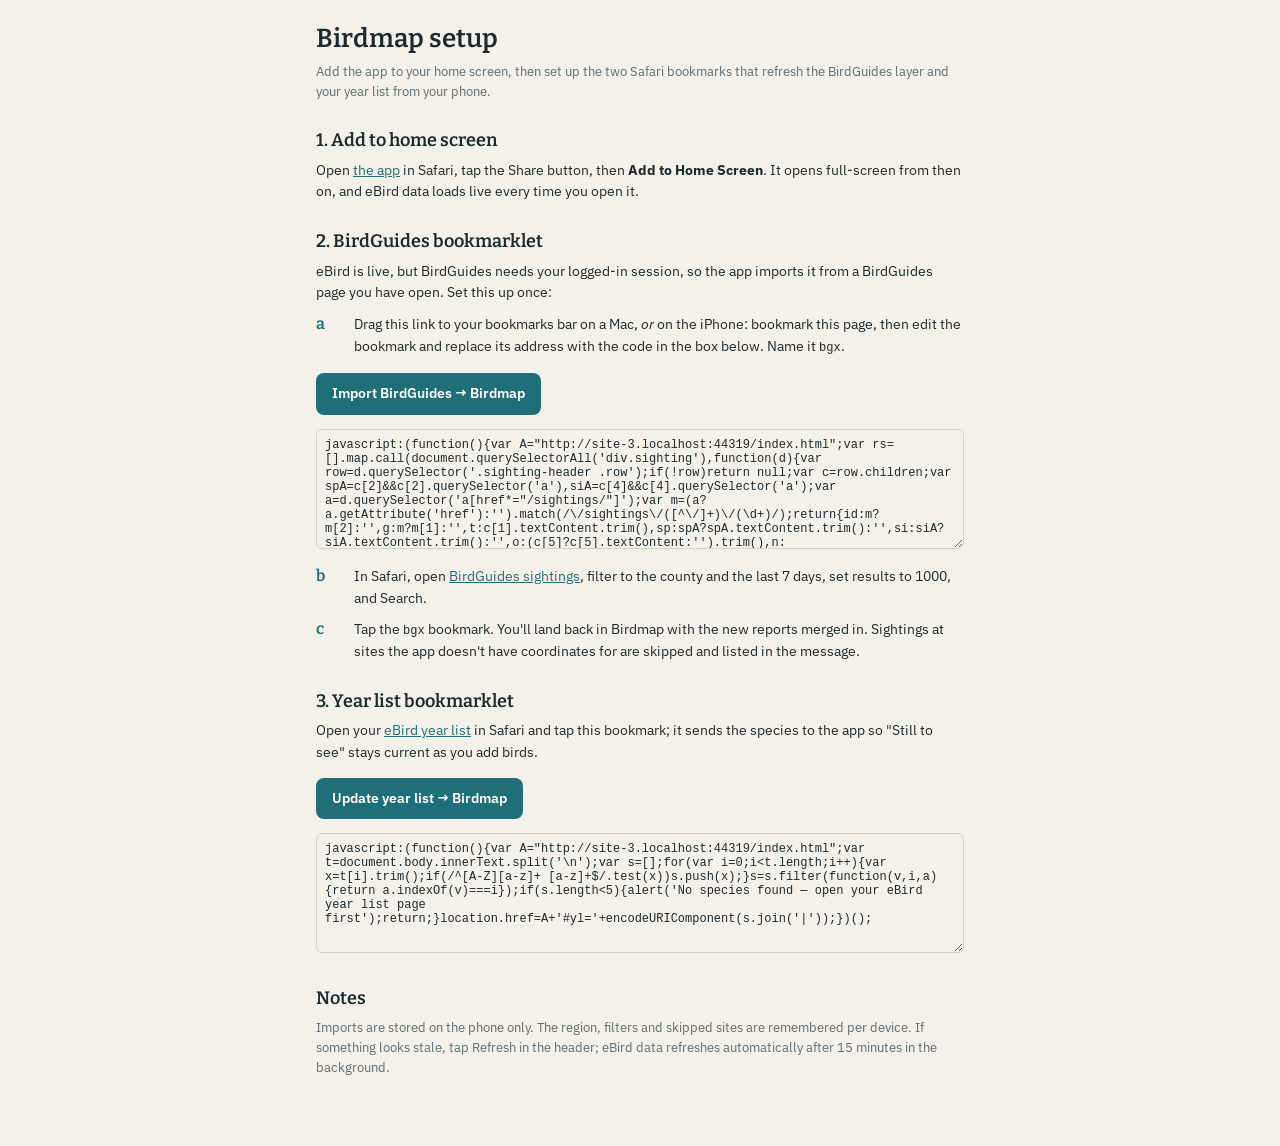
==== help.html @ ced10da1 "Birdmap Birds I want to see Finds Birds I want to see Birdmap App" ====
<!doctype html>
<html lang="en-GB">
<head>
<meta charset="utf-8">
<meta name="viewport" content="width=device-width,initial-scale=1,viewport-fit=cover">
<title>Birdmap — setup</title>
<link rel="stylesheet" href="https://fonts.googleapis.com/css2?family=IBM+Plex+Sans:wght@400;500;600&family=Bitter:wght@500;600&display=swap">
<link rel="stylesheet" href="app.css">
<style>
.wrap{max-width:680px;margin:0 auto;padding:24px max(16px,env(safe-area-inset-left,0px)) 60px;line-height:1.55}
h1{font:600 26px/1.15 var(--font-display);margin:0 0 6px}
h2{font:600 18px/1.2 var(--font-display);margin:28px 0 8px}
p{margin:8px 0}
.bm{display:inline-block;background:var(--accent);color:#fff;padding:10px 16px;border-radius:8px;font-weight:600;text-decoration:none;margin:6px 0}
code,textarea{font:12px var(--font-mono)}
textarea{width:100%;height:120px;border:1px solid var(--line);border-radius:6px;padding:8px;background:var(--bg);color:var(--fg)}
.step{display:grid;grid-template-columns:28px 1fr;gap:6px 10px;margin:10px 0}
.step b{font:600 16px var(--font-display);color:var(--accent)}
.muted{color:var(--muted);font-size:13px}
a{color:var(--accent)}
</style>
</head>
<body>
<div class="wrap">
<h1>Birdmap setup</h1>
<p class="muted">Add the app to your home screen, then set up the two Safari bookmarks that refresh the BirdGuides layer and your year list from your phone.</p>

<h2>1. Add to home screen</h2>
<p>Open <a href="index.html">the app</a> in Safari, tap the Share button, then <b>Add to Home Screen</b>. It opens full-screen from then on, and eBird data loads live every time you open it.</p>

<h2>2. BirdGuides bookmarklet</h2>
<p>eBird is live, but BirdGuides needs your logged-in session, so the app imports it from a BirdGuides page you have open. Set this up once:</p>
<div class="step"><b>a</b><span>Drag this link to your bookmarks bar on a Mac, <i>or</i> on the iPhone: bookmark this page, then edit the bookmark and replace its address with the code in the box below. Name it <code>bgx</code>.</span></div>
<p><a class="bm" id="bmbg" href="#">Import BirdGuides → Birdmap</a></p>
<textarea id="bgcode" readonly></textarea>
<div class="step"><b>b</b><span>In Safari, open <a href="https://www.birdguides.com/sightings/" target="_blank" rel="noopener">BirdGuides sightings</a>, filter to the county and the last 7 days, set results to 1000, and Search.</span></div>
<div class="step"><b>c</b><span>Tap the <code>bgx</code> bookmark. You'll land back in Birdmap with the new reports merged in. Sightings at sites the app doesn't have coordinates for are skipped and listed in the message.</span></div>

<h2>3. Year list bookmarklet</h2>
<p>Open your <a href="https://ebird.org/lifelist/GB?time=year" target="_blank" rel="noopener">eBird year list</a> in Safari and tap this bookmark; it sends the species to the app so "Still to see" stays current as you add birds.</p>
<p><a class="bm" id="bmyl" href="#">Update year list → Birdmap</a></p>
<textarea id="ylcode" readonly></textarea>

<h2>Notes</h2>
<p class="muted">Imports are stored on the phone only. The region, filters and skipped sites are remembered per device. If something looks stale, tap Refresh in the header; eBird data refreshes automatically after 15 minutes in the background.</p>
</div>
<script>
const APP=location.href.replace(/help\.html.*$/,'index.html');
const bg=`javascript:(function(){var A=${JSON.stringify(APP)};var rs=[].map.call(document.querySelectorAll('div.sighting'),function(d){var row=d.querySelector('.sighting-header .row');if(!row)return null;var c=row.children;var spA=c[2]&&c[2].querySelector('a'),siA=c[4]&&c[4].querySelector('a');var a=d.querySelector('a[href*="/sightings/"]');var m=(a?a.getAttribute('href'):'').match(/\\/sightings\\/([^\\/]+)\\/(\\d+)/);return{id:m?m[2]:'',g:m?m[1]:'',t:c[1].textContent.trim(),sp:spA?spA.textContent.trim():'',si:siA?siA.textContent.trim():'',o:(c[5]?c[5].textContent:'').trim(),n:((d.querySelector('.sighting-body .col-lg-9')||{}).textContent||'').replace(/\\s+/g,' ').trim(),f:c[0].textContent.trim()}}).filter(function(r){return r&&r.id});if(!rs.length){alert('No BirdGuides sightings found on this page');return;}location.href=A+'#bg='+encodeURIComponent(JSON.stringify({asOf:new Date().toISOString(),records:rs}));})();`;
const yl=`javascript:(function(){var A=${JSON.stringify(APP)};var t=document.body.innerText.split('\\n');var s=[];for(var i=0;i<t.length;i++){var x=t[i].trim();if(/^[A-Z][a-z]+ [a-z]+$/.test(x))s.push(x);}s=s.filter(function(v,i,a){return a.indexOf(v)===i});if(s.length<5){alert('No species found — open your eBird year list page first');return;}location.href=A+'#yl='+encodeURIComponent(s.join('|'));})();`;
document.getElementById('bmbg').href=bg; document.getElementById('bgcode').value=bg;
document.getElementById('bmyl').href=yl; document.getElementById('ylcode').value=yl;
</script>
</body>
</html>
---- app.css ----
/* Layout: full-height two-pane tool. Map fills the left, species list scrolls on the right, filter bar across the top. Stacks on phones. */
:root{
  --bg:#f3f1ea;        /* shingle */
  --panel:#faf9f5;
  --fg:#1d2a2e;
  --muted:#5e6d72;
  --line:#d7d3c6;
  --sea:#bcd3d9;
  --land:#e9e4d4;
  --accent:#1f6f78;    /* saltmarsh creek */
  --accent-soft:#d6e8ea;
  --mega:#d4232a; --rare:#e8731f; --scarce:#d9a400; --local:#2e8b57; --common:#7a8a92;
  --font-ui:"IBM Plex Sans",system-ui,-apple-system,"Segoe UI",sans-serif;
  --font-mono:"IBM Plex Mono",ui-monospace,SFMono-Regular,Menlo,monospace;
  --font-display:"Bitter",Georgia,serif;
}
@media (prefers-color-scheme: dark){ :root:not([data-theme="light"]){
  --bg:#141b1e; --panel:#1b2428; --fg:#e6e9e6; --muted:#9aa8ac; --line:#2f3b40;
  --sea:#1b3341; --land:#2d342f; --accent:#5fb3bb; --accent-soft:#1f3b40;
  --mega:#ff5a5f; --rare:#ff9340; --scarce:#f2c230; --local:#4fc27a; --common:#8e9ea5; color-scheme:dark } }
:root[data-theme="dark"]{
  --bg:#141b1e; --panel:#1b2428; --fg:#e6e9e6; --muted:#9aa8ac; --line:#2f3b40;
  --sea:#1b3341; --land:#2d342f; --accent:#5fb3bb; --accent-soft:#1f3b40;
  --mega:#ff5a5f; --rare:#ff9340; --scarce:#f2c230; --local:#4fc27a; --common:#8e9ea5; color-scheme:dark }

html,body{height:100%}
body{margin:0;background:var(--bg);color:var(--fg);font:14px/1.45 var(--font-ui);display:flex;flex-direction:column;
  padding-left:max(0px,env(safe-area-inset-left,0px));padding-right:max(0px,env(safe-area-inset-right,0px))}
*{box-sizing:border-box}
[hidden]{display:none!important}
button,input,select{font:inherit;color:inherit}

header{display:flex;flex-wrap:wrap;align-items:center;gap:10px 18px;padding-block:10px;
  padding-left:max(16px,env(safe-area-inset-left,0px));padding-right:max(16px,env(safe-area-inset-right,0px));
  border-bottom:1px solid var(--line);background:var(--panel)}
header h1{font:600 20px/1.1 var(--font-display);margin:0;letter-spacing:-.01em;text-wrap:balance}
header h1 small{display:block;font:400 12px/1.3 var(--font-ui);color:var(--muted);margin-top:3px}
.controls{display:flex;flex-wrap:wrap;gap:8px 14px;align-items:center;margin-left:auto}
.seg{display:inline-flex;border:1px solid var(--line);border-radius:6px;overflow:hidden}
.seg button{background:transparent;border:0;padding:5px 10px;cursor:pointer;color:var(--muted);border-right:1px solid var(--line)}
.seg button:last-child{border-right:0}
.seg button[aria-pressed="true"]{background:var(--accent);color:#fff}
.seg button:focus-visible,.sp:focus-visible,input:focus-visible,.pill:focus-visible{outline:2px solid var(--accent);outline-offset:1px}
.lbl{font-size:11px;letter-spacing:.06em;text-transform:uppercase;color:var(--muted);margin-right:6px}
#q{border:1px solid var(--line);border-radius:6px;padding:5px 9px;background:var(--bg);min-width:170px}
.rarpills{display:inline-flex;gap:5px;flex-wrap:wrap}
.pill{border:1px solid var(--line);border-radius:999px;padding:3px 9px 3px 7px;background:transparent;cursor:pointer;display:inline-flex;align-items:center;gap:6px;font-size:12px;color:var(--muted)}
.pill .dot{width:9px;height:9px;border-radius:50%;background:var(--c)}
.pill[aria-pressed="true"]{color:var(--fg);border-color:var(--c);background:color-mix(in srgb,var(--c) 14%,transparent)}

main{flex:1;display:grid;grid-template-columns:minmax(0,1fr) 400px;min-height:0}
#map{min-height:0;background:var(--sea);position:relative}
#map .leaflet-container{background:var(--sea);font:inherit}
aside{border-left:1px solid var(--line);background:var(--panel);display:flex;flex-direction:column;min-height:0;min-width:0}
.listhead{display:flex;justify-content:space-between;align-items:baseline;padding:8px 14px;border-bottom:1px solid var(--line);font-size:12px;color:var(--muted)}
.listhead b{color:var(--fg);font-weight:600}
#list{overflow:auto;flex:1;padding:4px 0 12px}
.fam{font-size:10.5px;letter-spacing:.08em;text-transform:uppercase;color:var(--muted);padding:12px 14px 4px;position:sticky;top:0;background:var(--panel);z-index:1}
.sp{display:grid;grid-template-columns:12px minmax(0,1fr) auto;gap:0 10px;align-items:center;width:100%;text-align:left;background:transparent;border:0;border-left:3px solid transparent;padding:6px 14px 6px 11px;cursor:pointer}
.sp:hover{background:color-mix(in srgb,var(--accent) 8%,transparent)}
.sp[aria-pressed="true"]{background:var(--accent-soft);border-left-color:var(--accent)}
.sp .dot{width:12px;height:12px;border-radius:50%;background:var(--c);box-shadow:0 0 0 1px color-mix(in srgb,var(--c) 40%,transparent)}
.sp .name{font-weight:500;white-space:nowrap;overflow:hidden;text-overflow:ellipsis}
.sp .name.mega{font-weight:600}
.sp .meta{font:11.5px var(--font-mono);color:var(--muted);font-variant-numeric:tabular-nums;white-space:nowrap}
.sp .meta i{font-style:normal;color:var(--fg)}
.sp .tick{font:500 10px var(--font-mono);color:var(--accent);border:1px solid var(--accent);border-radius:3px;padding:0 4px;margin-left:6px;vertical-align:1px}
.sp .last{grid-column:2/4;font-size:11.5px;color:var(--muted)}
.empty{padding:24px 14px;color:var(--muted)}

.viewbar{padding:8px 14px 0;display:flex}
.viewbar .seg{width:100%} .viewbar .seg button{flex:1;text-align:center}
.linkbtn{border:0;background:transparent;color:var(--accent);cursor:pointer;padding:0;font-size:12px;text-decoration:underline}
#sites{overflow:auto;flex:1;padding:6px 0 12px}
.area{display:grid;grid-template-columns:26px minmax(0,1fr) auto;gap:2px 8px;align-items:start;width:100%;text-align:left;background:transparent;border:0;border-left:3px solid transparent;padding:9px 14px 9px 11px;cursor:pointer;color:inherit}
.area:hover{background:color-mix(in srgb,var(--accent) 8%,transparent)}
.area[aria-pressed="true"]{background:var(--accent-soft);border-left-color:var(--accent)}
.area .rank{font:600 15px/1.2 var(--font-display);color:var(--accent);font-variant-numeric:tabular-nums}
.area .aname{font-weight:600}
.area .score{font:12px var(--font-mono);color:var(--muted);white-space:nowrap;text-align:right;font-variant-numeric:tabular-nums}
.area .score b{color:var(--fg);font-size:15px}
.area .chips{grid-column:2/4;display:flex;flex-wrap:wrap;gap:3px 6px;font-size:11.5px;color:var(--muted);line-height:1.5}
.area .chips span{white-space:nowrap} .area .chips .sw{display:inline-block;width:7px;height:7px;border-radius:50%;margin-right:3px;vertical-align:1px}
.area .chips .fresh{color:var(--fg)}
.area .skip{grid-column:2/4;font-size:11px;color:var(--muted)} .area .skip u{cursor:pointer;color:var(--accent);text-decoration:underline}
.area.skipped{opacity:.5} .area.skipped .rank{color:var(--muted)}
.rec .sp-name{font-weight:500}
#detail{border-top:1px solid var(--line);max-height:45%;display:flex;flex-direction:column;min-height:0}
#detail[hidden]{display:none}
.dhead{display:flex;align-items:center;gap:10px;padding:9px 14px;border-bottom:1px solid var(--line)}
.dhead .dot{width:12px;height:12px;border-radius:50%;background:var(--c)}
.dhead h2{font:600 15px/1.2 var(--font-display);margin:0;flex:1;min-width:0}
.dhead .grade{font-size:11px;letter-spacing:.06em;text-transform:uppercase;color:var(--c)}
.dhead button{border:1px solid var(--line);background:transparent;border-radius:6px;padding:3px 8px;cursor:pointer;color:var(--muted)}
#recs{overflow:auto;padding:4px 0 10px}
.rec{display:grid;grid-template-columns:auto minmax(0,1fr);gap:2px 10px;padding:7px 14px;border-bottom:1px solid color-mix(in srgb,var(--line) 60%,transparent);font-size:12.5px}
.rec:last-child{border-bottom:0}
.rec .when{font:12px var(--font-mono);font-variant-numeric:tabular-nums;color:var(--fg);white-space:nowrap}
.rec .src{font-size:10px;letter-spacing:.06em;text-transform:uppercase;color:var(--muted);padding-top:2px}
.rec .site{font-weight:500}
.rec .site a{color:inherit;text-decoration:none;border-bottom:1px dotted var(--muted)}
.rec .note{color:var(--muted);grid-column:2}
.rec .flag{display:inline-block;font-size:10px;letter-spacing:.05em;text-transform:uppercase;border:1px solid currentColor;border-radius:4px;padding:0 5px;margin-left:6px;color:var(--rare)}

/* markers */
.mk{display:flex;align-items:center;justify-content:center;border-radius:50%;background:var(--c);color:#fff;font:600 11px/1 var(--font-mono);
  border:2px solid rgba(255,255,255,.9);box-shadow:0 1px 4px rgba(0,0,0,.35)}
.leaflet-popup-content-wrapper{background:var(--panel);color:var(--fg);border-radius:8px;box-shadow:0 4px 18px rgba(0,0,0,.25);font:13px/1.4 var(--font-ui)}
.leaflet-popup-tip{background:var(--panel)}
.leaflet-popup-content{margin:10px 12px;max-height:260px;overflow:auto}
.pp h3{margin:0 0 6px;font:600 14px var(--font-display)}
.pp .row{padding:4px 0;border-top:1px solid var(--line)}
.pp .row:first-of-type{border-top:0}
.pp .when{font:11.5px var(--font-mono);color:var(--muted)}
.pp .sp{display:inline;padding:0;border:0;cursor:default}
.pp b{font-weight:600}
.pp .sw{display:inline-block;width:8px;height:8px;border-radius:50%;margin-right:5px;vertical-align:middle}
.leaflet-control-attribution{background:color-mix(in srgb,var(--panel) 80%,transparent)!important;color:var(--muted)!important;font-size:10px}
.leaflet-control-attribution a{color:var(--accent)!important}
.leaflet-bar a{background:var(--panel)!important;color:var(--fg)!important;border-bottom-color:var(--line)!important}
.mapnote{position:absolute;left:10px;bottom:24px;z-index:500;font-size:11px;color:var(--muted);background:color-mix(in srgb,var(--panel) 85%,transparent);padding:3px 7px;border-radius:4px}
.selchip{position:absolute;top:10px;right:10px;z-index:600;display:flex;align-items:center;gap:8px;background:var(--panel);border:1px solid var(--line);border-radius:999px;padding:5px 6px 5px 10px;box-shadow:0 2px 8px rgba(0,0,0,.2);font-weight:500;max-width:calc(100% - 70px)}
.selchip[hidden]{display:none}
.selchip .dot{width:10px;height:10px;border-radius:50%;background:var(--c);flex:none}
.selchip #chipname{white-space:nowrap;overflow:hidden;text-overflow:ellipsis}
.selchip button{border:1px solid var(--line);background:transparent;border-radius:999px;padding:2px 8px;cursor:pointer;color:var(--muted);flex:none}
@media (min-width:821px) and (min-height:521px){ .selchip{display:none!important} }
.sitelabel{font:500 10.5px var(--font-ui);color:var(--fg);text-shadow:0 0 3px var(--bg),0 0 3px var(--bg),0 0 3px var(--bg);white-space:nowrap}

.filtbtn,.panetabs{display:none}
@media (max-width:820px), (max-height:520px){
  header{gap:6px 12px;padding-block:7px}
  header h1{font-size:17px}
  header h1 small{display:none}
  .filtbtn{display:inline-block;margin-left:auto;border:1px solid var(--line);background:transparent;border-radius:6px;padding:5px 10px;cursor:pointer;color:var(--muted)}
  .filtbtn[aria-expanded="true"]{background:var(--accent);color:#fff;border-color:var(--accent)}
  .controls{display:none;flex-basis:100%;margin-left:0}
  .viewbar{display:none}
  header.open .controls{display:flex}
  .panetabs{display:grid;grid-template-columns:1fr 1fr 1fr;border-bottom:1px solid var(--line);background:var(--panel)}
  .panetabs button{background:transparent;border:0;padding:9px;font-weight:500;color:var(--muted);cursor:pointer;border-bottom:2px solid transparent}
  .panetabs button[aria-pressed="true"]{color:var(--accent);border-bottom-color:var(--accent)}
  .panetabs #tabcount{color:var(--muted);font-weight:400}
  main{grid-template-columns:1fr;grid-template-rows:minmax(0,1fr)}
  body[data-pane="list"] #map{display:none}
  body[data-pane="map"] aside{display:none}
  aside{border-left:0}
  #detail{max-height:55%}
  .dhead button{white-space:nowrap}
  #sites .area .chips{display:flex}
}
@media (prefers-reduced-motion:no-preference){ .sp,.pill,.seg button{transition:background .12s} }


/* app additions */
.regsel{border:1px solid var(--line);border-radius:6px;padding:4px 8px;background:var(--bg);font-weight:500;max-width:60vw}
.status{font-size:11.5px;color:var(--muted);display:flex;gap:10px;align-items:center;flex-wrap:wrap}
.status .dotlive{width:8px;height:8px;border-radius:50%;background:var(--local);display:inline-block}
.status .dotlive.busy{background:var(--scarce);animation:pulse 1s infinite}
.status .dotlive.err{background:var(--mega)}
@keyframes pulse{50%{opacity:.3}}
.status button{border:1px solid var(--line);background:transparent;border-radius:6px;padding:2px 8px;cursor:pointer;color:var(--muted);font-size:11.5px}
.toast{position:fixed;left:50%;bottom:max(18px,env(safe-area-inset-bottom,0px));transform:translateX(-50%);background:var(--fg);color:var(--bg);padding:8px 14px;border-radius:8px;font-size:13px;z-index:2000;box-shadow:0 4px 16px rgba(0,0,0,.3);max-width:90vw}
.toast[hidden]{display:none}
.prog{font-size:11.5px;color:var(--muted);padding:6px 14px;border-bottom:1px solid var(--line)}
.prog[hidden]{display:none}
.sp .meta .live{color:var(--accent)}
@media (max-width:820px), (max-height:520px){ .regsel{font-size:13px;padding:4px 6px} header h1{display:none} }
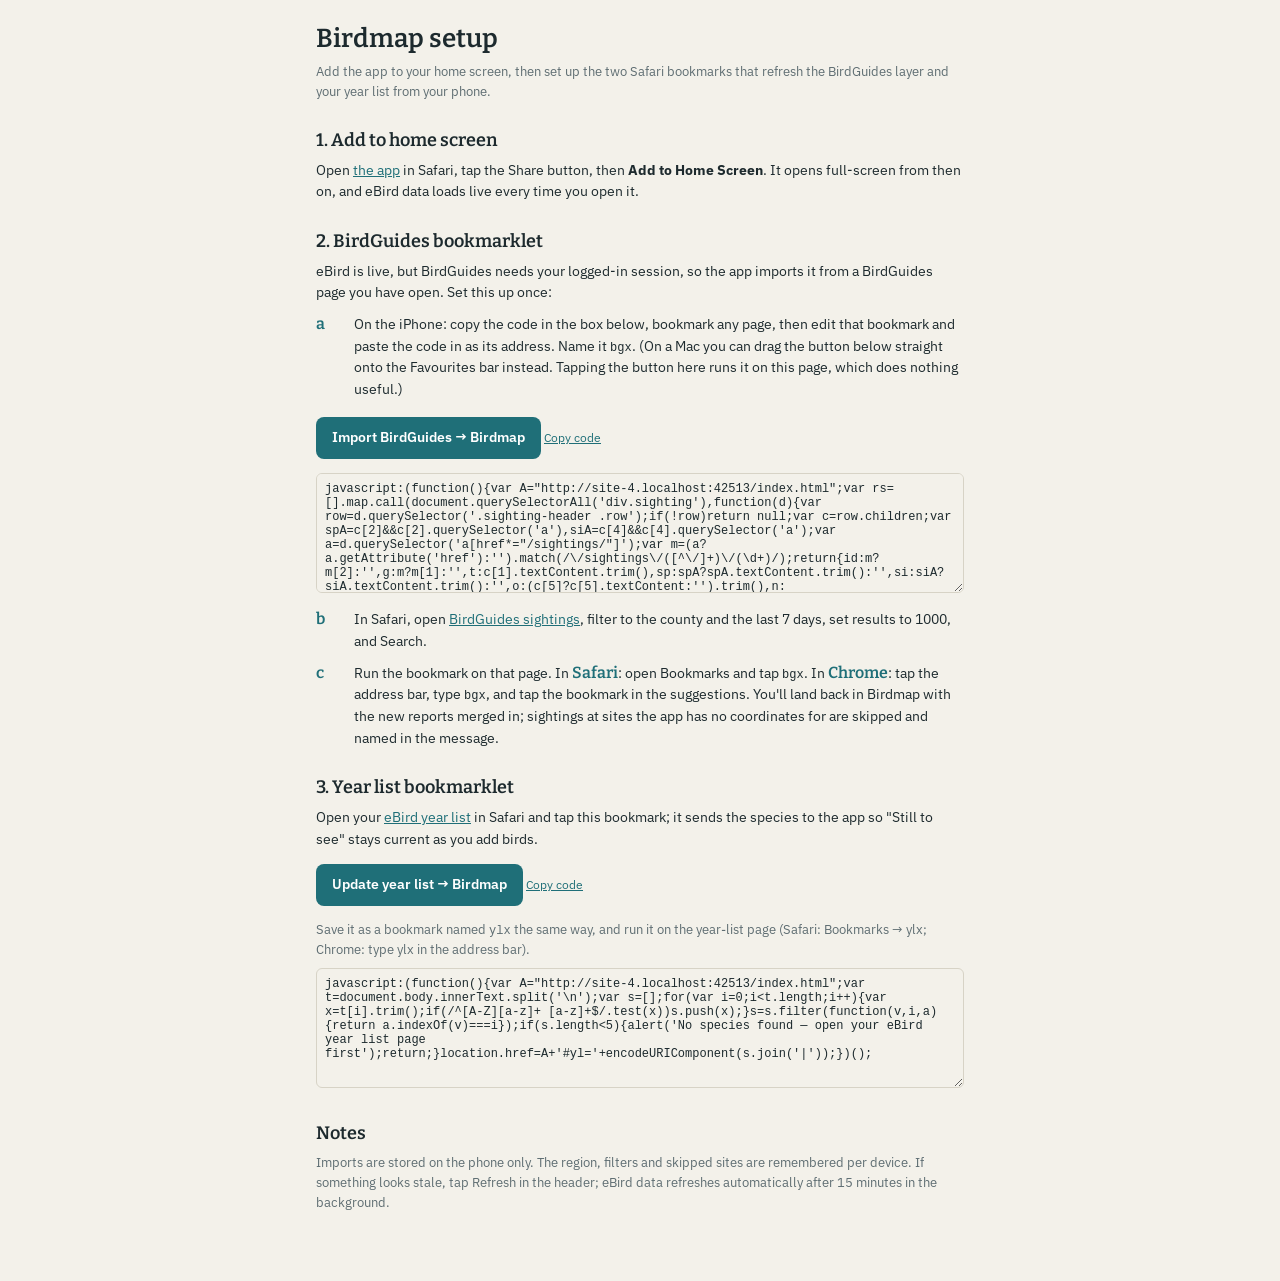
==== commit 8c457669: "V4 - OpenStreetMap’s tiles New tiles" ====
--- a/help.html
+++ b/help.html
@@ -30,15 +30,16 @@
 
 <h2>2. BirdGuides bookmarklet</h2>
 <p>eBird is live, but BirdGuides needs your logged-in session, so the app imports it from a BirdGuides page you have open. Set this up once:</p>
-<div class="step"><b>a</b><span>Drag this link to your bookmarks bar on a Mac, <i>or</i> on the iPhone: bookmark this page, then edit the bookmark and replace its address with the code in the box below. Name it <code>bgx</code>.</span></div>
-<p><a class="bm" id="bmbg" href="#">Import BirdGuides → Birdmap</a></p>
+<div class="step"><b>a</b><span>On the iPhone: copy the code in the box below, bookmark any page, then edit that bookmark and paste the code in as its address. Name it <code>bgx</code>. (On a Mac you can drag the button below straight onto the Favourites bar instead. Tapping the button here runs it on this page, which does nothing useful.)</span></div>
+<p><a class="bm" id="bmbg" href="#">Import BirdGuides → Birdmap</a> <button type="button" class="linkbtn" data-copy="bgcode">Copy code</button></p>
 <textarea id="bgcode" readonly></textarea>
 <div class="step"><b>b</b><span>In Safari, open <a href="https://www.birdguides.com/sightings/" target="_blank" rel="noopener">BirdGuides sightings</a>, filter to the county and the last 7 days, set results to 1000, and Search.</span></div>
-<div class="step"><b>c</b><span>Tap the <code>bgx</code> bookmark. You'll land back in Birdmap with the new reports merged in. Sightings at sites the app doesn't have coordinates for are skipped and listed in the message.</span></div>
+<div class="step"><b>c</b><span>Run the bookmark on that page. In <b>Safari</b>: open Bookmarks and tap <code>bgx</code>. In <b>Chrome</b>: tap the address bar, type <code>bgx</code>, and tap the bookmark in the suggestions. You'll land back in Birdmap with the new reports merged in; sightings at sites the app has no coordinates for are skipped and named in the message.</span></div>
 
 <h2>3. Year list bookmarklet</h2>
 <p>Open your <a href="https://ebird.org/lifelist/GB?time=year" target="_blank" rel="noopener">eBird year list</a> in Safari and tap this bookmark; it sends the species to the app so "Still to see" stays current as you add birds.</p>
-<p><a class="bm" id="bmyl" href="#">Update year list → Birdmap</a></p>
+<p><a class="bm" id="bmyl" href="#">Update year list → Birdmap</a> <button type="button" class="linkbtn" data-copy="ylcode">Copy code</button></p>
+<p class="muted">Save it as a bookmark named <code>ylx</code> the same way, and run it on the year-list page (Safari: Bookmarks → ylx; Chrome: type ylx in the address bar).</p>
 <textarea id="ylcode" readonly></textarea>
 
 <h2>Notes</h2>
@@ -50,6 +51,7 @@
 const yl=`javascript:(function(){var A=${JSON.stringify(APP)};var t=document.body.innerText.split('\\n');var s=[];for(var i=0;i<t.length;i++){var x=t[i].trim();if(/^[A-Z][a-z]+ [a-z]+$/.test(x))s.push(x);}s=s.filter(function(v,i,a){return a.indexOf(v)===i});if(s.length<5){alert('No species found — open your eBird year list page first');return;}location.href=A+'#yl='+encodeURIComponent(s.join('|'));})();`;
 document.getElementById('bmbg').href=bg; document.getElementById('bgcode').value=bg;
 document.getElementById('bmyl').href=yl; document.getElementById('ylcode').value=yl;
+document.querySelectorAll('[data-copy]').forEach(b=>b.addEventListener('click',async()=>{ const ta=document.getElementById(b.dataset.copy); try{ await navigator.clipboard.writeText(ta.value); b.textContent='Copied'; }catch(e){ ta.focus(); ta.select(); b.textContent='Select all & copy'; } }));
 </script>
 </body>
 </html>
--- a/app.css
+++ b/app.css
@@ -166,3 +166,5 @@
 .prog[hidden]{display:none}
 .sp .meta .live{color:var(--accent)}
 @media (max-width:820px), (max-height:520px){ .regsel{font-size:13px;padding:4px 6px} header h1{display:none} }
+.stale{background:color-mix(in srgb,var(--scarce) 22%,var(--panel));color:var(--fg);font-size:12.5px;padding:7px max(16px,env(safe-area-inset-left,0px));border-bottom:1px solid color-mix(in srgb,var(--scarce) 50%,var(--line))}
+.stale a{color:var(--accent)} .stale[hidden]{display:none}
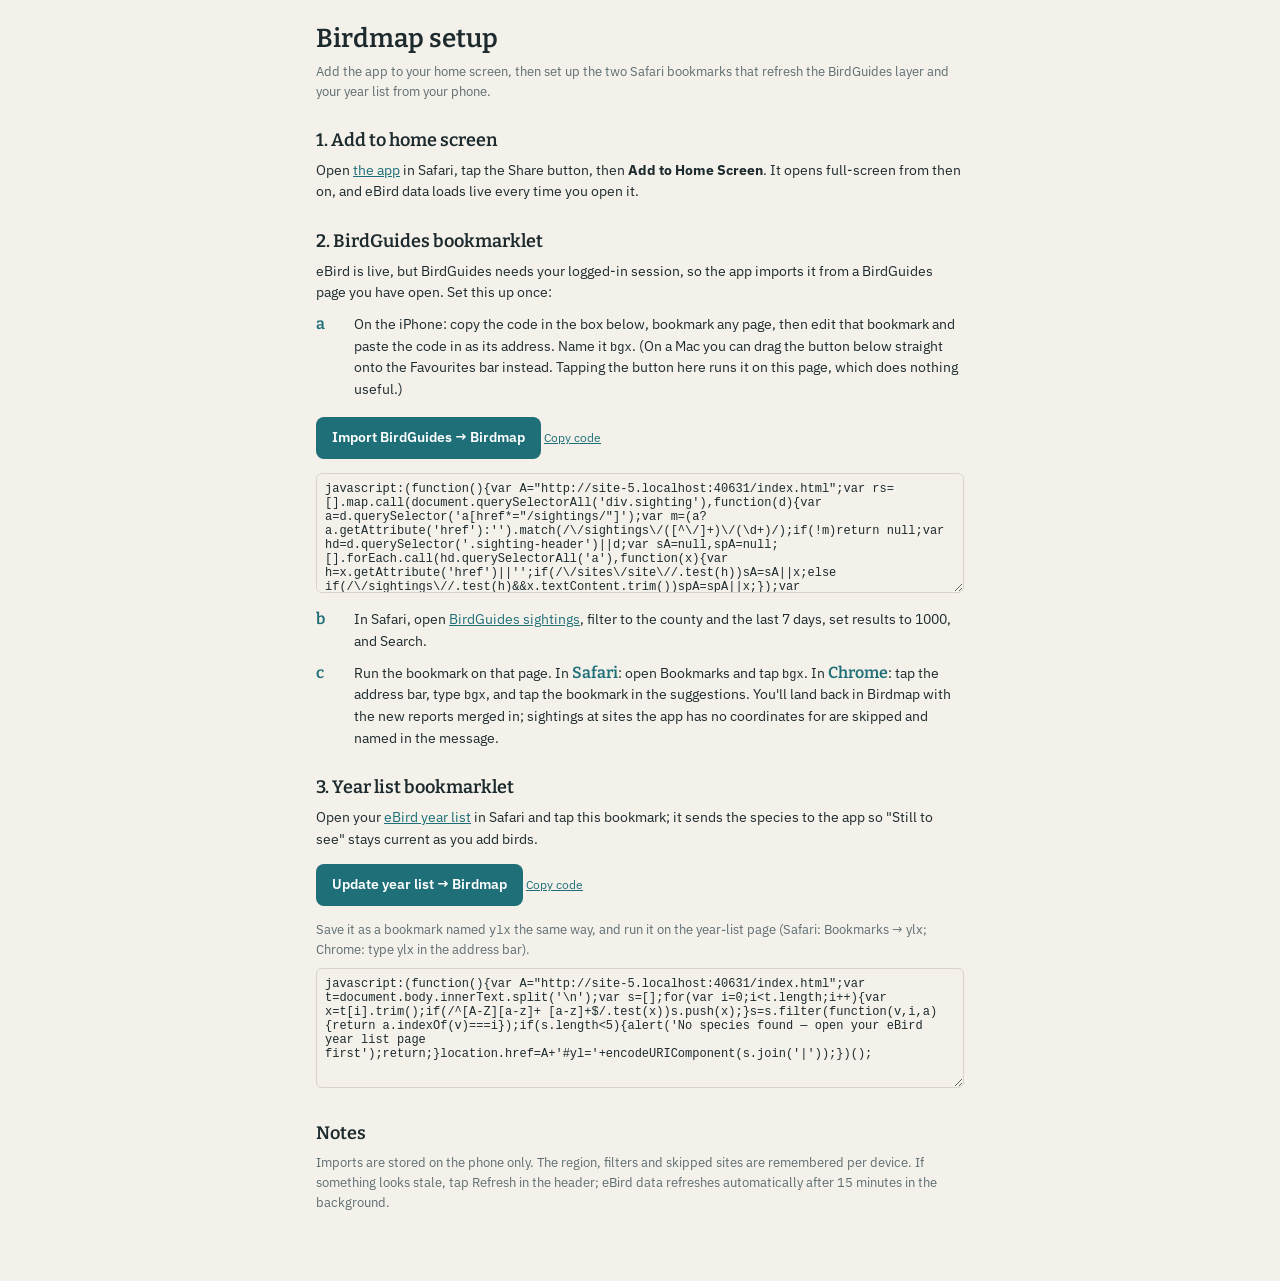
==== commit 9686ca3f: "V5 - Birdguides fix for mobile" ====
--- a/help.html
+++ b/help.html
@@ -47,7 +47,7 @@
 </div>
 <script>
 const APP=location.href.replace(/help\.html.*$/,'index.html');
-const bg=`javascript:(function(){var A=${JSON.stringify(APP)};var rs=[].map.call(document.querySelectorAll('div.sighting'),function(d){var row=d.querySelector('.sighting-header .row');if(!row)return null;var c=row.children;var spA=c[2]&&c[2].querySelector('a'),siA=c[4]&&c[4].querySelector('a');var a=d.querySelector('a[href*="/sightings/"]');var m=(a?a.getAttribute('href'):'').match(/\\/sightings\\/([^\\/]+)\\/(\\d+)/);return{id:m?m[2]:'',g:m?m[1]:'',t:c[1].textContent.trim(),sp:spA?spA.textContent.trim():'',si:siA?siA.textContent.trim():'',o:(c[5]?c[5].textContent:'').trim(),n:((d.querySelector('.sighting-body .col-lg-9')||{}).textContent||'').replace(/\\s+/g,' ').trim(),f:c[0].textContent.trim()}}).filter(function(r){return r&&r.id});if(!rs.length){alert('No BirdGuides sightings found on this page');return;}location.href=A+'#bg='+encodeURIComponent(JSON.stringify({asOf:new Date().toISOString(),records:rs}));})();`;
+const bg=`javascript:(function(){var A=${JSON.stringify(APP)};var rs=[].map.call(document.querySelectorAll('div.sighting'),function(d){var a=d.querySelector('a[href*="/sightings/"]');var m=(a?a.getAttribute('href'):'').match(/\\/sightings\\/([^\\/]+)\\/(\\d+)/);if(!m)return null;var hd=d.querySelector('.sighting-header')||d;var sA=null,spA=null;[].forEach.call(hd.querySelectorAll('a'),function(x){var h=x.getAttribute('href')||'';if(/\\/sites\\/site\\//.test(h))sA=sA||x;else if(/\\/sightings\\//.test(h)&&x.textContent.trim())spA=spA||x;});var txt=hd.textContent.replace(/\\s+/g,' ');var tm=txt.match(/(\\d\\d:\\d\\d)\\s*(\\d\\d\\/\\d\\d)/);var rest=txt.replace(tm?tm[0]:'','');var ob=rest.match(/(\\d\\d:\\d\\d)(?!\\s*\\d\\d\\/)/);var fl=(txt.match(/Mega|Negative News|Unconfirmed|Correction|Reported/)||[''])[0];var bd=d.querySelector('.sighting-body');var nt=bd?bd.textContent.replace(/View Sighting/g,'').replace(/\\s+/g,' ').trim():'';return{id:m[2],g:m[1],t:tm?tm[1]+' '+tm[2]:'',sp:spA?spA.textContent.trim():'',si:sA?sA.textContent.trim():'',o:ob?ob[1]:'',n:nt,f:fl}}).filter(function(r){return r&&r.id&&r.t});if(!rs.length){alert('No BirdGuides sightings found on this page');return;}location.href=A+'#bg='+encodeURIComponent(JSON.stringify({asOf:new Date().toISOString(),records:rs}));})();`;
 const yl=`javascript:(function(){var A=${JSON.stringify(APP)};var t=document.body.innerText.split('\\n');var s=[];for(var i=0;i<t.length;i++){var x=t[i].trim();if(/^[A-Z][a-z]+ [a-z]+$/.test(x))s.push(x);}s=s.filter(function(v,i,a){return a.indexOf(v)===i});if(s.length<5){alert('No species found — open your eBird year list page first');return;}location.href=A+'#yl='+encodeURIComponent(s.join('|'));})();`;
 document.getElementById('bmbg').href=bg; document.getElementById('bgcode').value=bg;
 document.getElementById('bmyl').href=yl; document.getElementById('ylcode').value=yl;
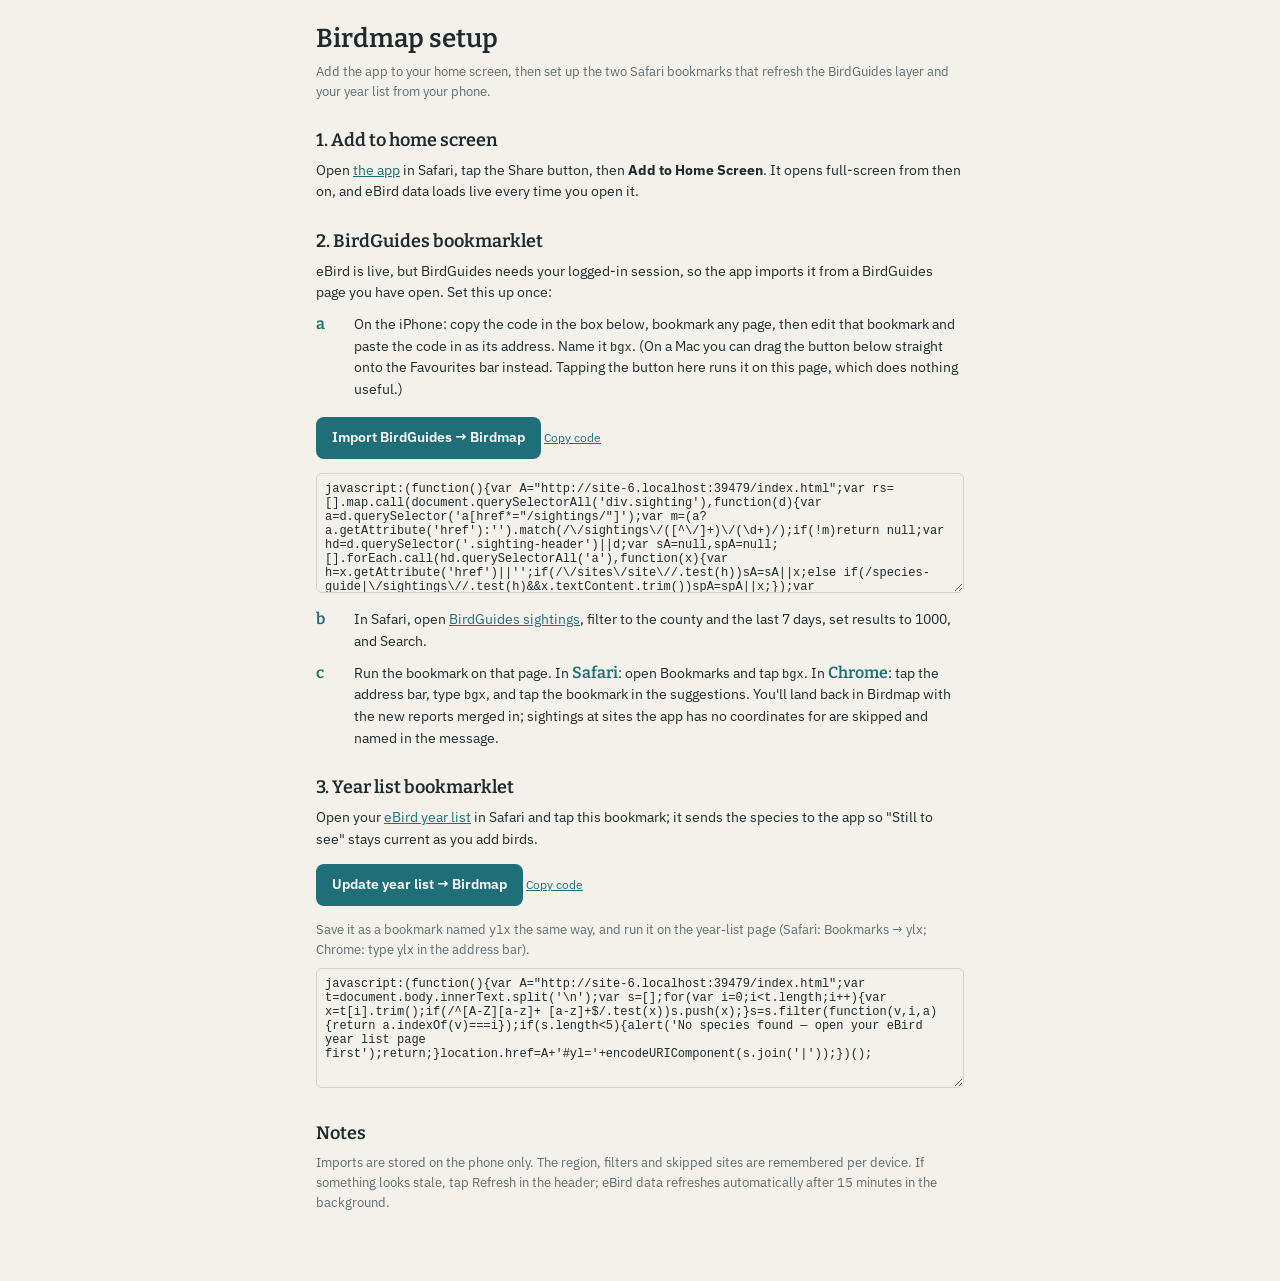
==== commit a3ab0abf: "v6 Norfolk bug" ====
--- a/help.html
+++ b/help.html
@@ -47,7 +47,7 @@
 </div>
 <script>
 const APP=location.href.replace(/help\.html.*$/,'index.html');
-const bg=`javascript:(function(){var A=${JSON.stringify(APP)};var rs=[].map.call(document.querySelectorAll('div.sighting'),function(d){var a=d.querySelector('a[href*="/sightings/"]');var m=(a?a.getAttribute('href'):'').match(/\\/sightings\\/([^\\/]+)\\/(\\d+)/);if(!m)return null;var hd=d.querySelector('.sighting-header')||d;var sA=null,spA=null;[].forEach.call(hd.querySelectorAll('a'),function(x){var h=x.getAttribute('href')||'';if(/\\/sites\\/site\\//.test(h))sA=sA||x;else if(/\\/sightings\\//.test(h)&&x.textContent.trim())spA=spA||x;});var txt=hd.textContent.replace(/\\s+/g,' ');var tm=txt.match(/(\\d\\d:\\d\\d)\\s*(\\d\\d\\/\\d\\d)/);var rest=txt.replace(tm?tm[0]:'','');var ob=rest.match(/(\\d\\d:\\d\\d)(?!\\s*\\d\\d\\/)/);var fl=(txt.match(/Mega|Negative News|Unconfirmed|Correction|Reported/)||[''])[0];var bd=d.querySelector('.sighting-body');var nt=bd?bd.textContent.replace(/View Sighting/g,'').replace(/\\s+/g,' ').trim():'';return{id:m[2],g:m[1],t:tm?tm[1]+' '+tm[2]:'',sp:spA?spA.textContent.trim():'',si:sA?sA.textContent.trim():'',o:ob?ob[1]:'',n:nt,f:fl}}).filter(function(r){return r&&r.id&&r.t});if(!rs.length){alert('No BirdGuides sightings found on this page');return;}location.href=A+'#bg='+encodeURIComponent(JSON.stringify({asOf:new Date().toISOString(),records:rs}));})();`;
+const bg=`javascript:(function(){var A=${JSON.stringify(APP)};var rs=[].map.call(document.querySelectorAll('div.sighting'),function(d){var a=d.querySelector('a[href*="/sightings/"]');var m=(a?a.getAttribute('href'):'').match(/\\/sightings\\/([^\\/]+)\\/(\\d+)/);if(!m)return null;var hd=d.querySelector('.sighting-header')||d;var sA=null,spA=null;[].forEach.call(hd.querySelectorAll('a'),function(x){var h=x.getAttribute('href')||'';if(/\\/sites\\/site\\//.test(h))sA=sA||x;else if(/species-guide|\\/sightings\\//.test(h)&&x.textContent.trim())spA=spA||x;});var txt=hd.textContent.replace(/\\s+/g,' ');var tm=txt.match(/(\\d\\d:\\d\\d)\\s*(\\d\\d\\/\\d\\d)/);var rest=txt.replace(tm?tm[0]:'','');var ob=rest.match(/(\\d\\d:\\d\\d)(?!\\s*\\d\\d\\/)/);var fl=(txt.match(/Mega|Negative News|Unconfirmed|Correction|Reported/)||[''])[0];var bd=d.querySelector('.sighting-body');var nt=bd?bd.textContent.replace(/View Sighting/g,'').replace(/\\s+/g,' ').trim():'';return{id:m[2],g:m[1],t:tm?tm[1]+' '+tm[2]:'',sp:spA?spA.textContent.trim():'',si:sA?sA.textContent.trim():'',o:ob?ob[1]:'',n:nt,f:fl}}).filter(function(r){return r&&r.id&&r.t});if(!rs.length){alert('No BirdGuides sightings found on this page');return;}location.href=A+'#bg='+encodeURIComponent(JSON.stringify({asOf:new Date().toISOString(),records:rs}));})();`;
 const yl=`javascript:(function(){var A=${JSON.stringify(APP)};var t=document.body.innerText.split('\\n');var s=[];for(var i=0;i<t.length;i++){var x=t[i].trim();if(/^[A-Z][a-z]+ [a-z]+$/.test(x))s.push(x);}s=s.filter(function(v,i,a){return a.indexOf(v)===i});if(s.length<5){alert('No species found — open your eBird year list page first');return;}location.href=A+'#yl='+encodeURIComponent(s.join('|'));})();`;
 document.getElementById('bmbg').href=bg; document.getElementById('bgcode').value=bg;
 document.getElementById('bmyl').href=yl; document.getElementById('ylcode').value=yl;
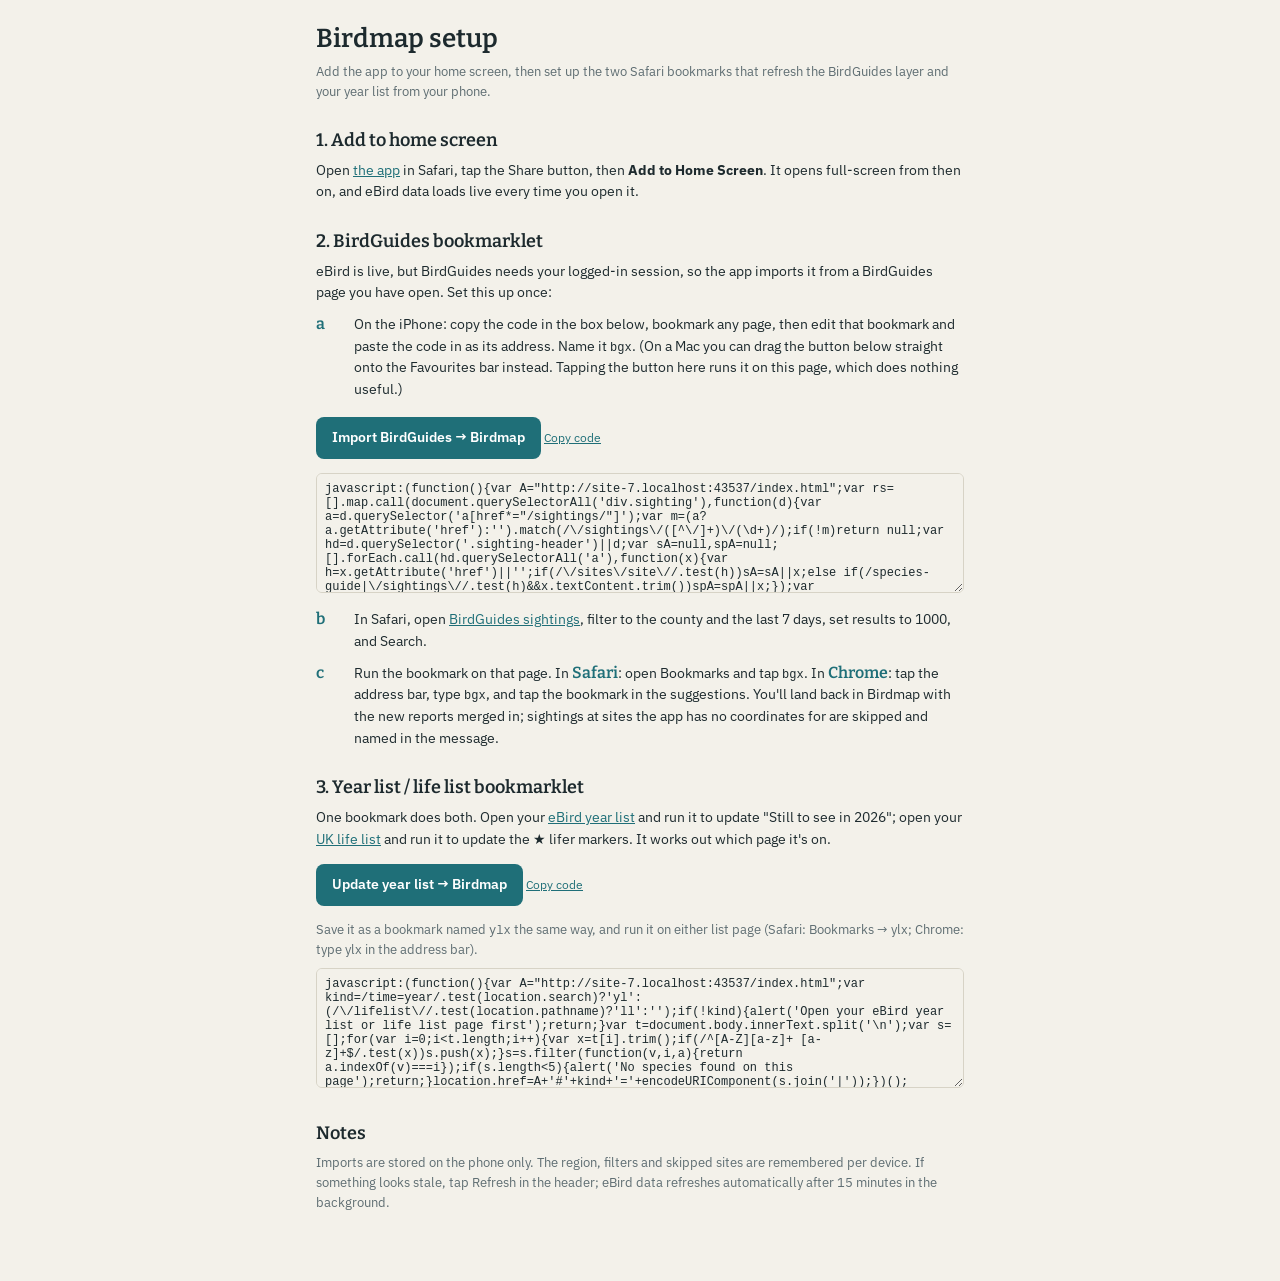
==== commit 94f1c0d0: "V8 - Lifer enhancement Last one for now please" ====
--- a/help.html
+++ b/help.html
@@ -36,10 +36,10 @@
 <div class="step"><b>b</b><span>In Safari, open <a href="https://www.birdguides.com/sightings/" target="_blank" rel="noopener">BirdGuides sightings</a>, filter to the county and the last 7 days, set results to 1000, and Search.</span></div>
 <div class="step"><b>c</b><span>Run the bookmark on that page. In <b>Safari</b>: open Bookmarks and tap <code>bgx</code>. In <b>Chrome</b>: tap the address bar, type <code>bgx</code>, and tap the bookmark in the suggestions. You'll land back in Birdmap with the new reports merged in; sightings at sites the app has no coordinates for are skipped and named in the message.</span></div>
 
-<h2>3. Year list bookmarklet</h2>
-<p>Open your <a href="https://ebird.org/lifelist/GB?time=year" target="_blank" rel="noopener">eBird year list</a> in Safari and tap this bookmark; it sends the species to the app so "Still to see" stays current as you add birds.</p>
+<h2>3. Year list / life list bookmarklet</h2>
+<p>One bookmark does both. Open your <a href="https://ebird.org/lifelist/GB?time=year" target="_blank" rel="noopener">eBird year list</a> and run it to update "Still to see in 2026"; open your <a href="https://ebird.org/lifelist/GB" target="_blank" rel="noopener">UK life list</a> and run it to update the ★ lifer markers. It works out which page it's on.</p>
 <p><a class="bm" id="bmyl" href="#">Update year list → Birdmap</a> <button type="button" class="linkbtn" data-copy="ylcode">Copy code</button></p>
-<p class="muted">Save it as a bookmark named <code>ylx</code> the same way, and run it on the year-list page (Safari: Bookmarks → ylx; Chrome: type ylx in the address bar).</p>
+<p class="muted">Save it as a bookmark named <code>ylx</code> the same way, and run it on either list page (Safari: Bookmarks → ylx; Chrome: type ylx in the address bar).</p>
 <textarea id="ylcode" readonly></textarea>
 
 <h2>Notes</h2>
@@ -48,7 +48,7 @@
 <script>
 const APP=location.href.replace(/help\.html.*$/,'index.html');
 const bg=`javascript:(function(){var A=${JSON.stringify(APP)};var rs=[].map.call(document.querySelectorAll('div.sighting'),function(d){var a=d.querySelector('a[href*="/sightings/"]');var m=(a?a.getAttribute('href'):'').match(/\\/sightings\\/([^\\/]+)\\/(\\d+)/);if(!m)return null;var hd=d.querySelector('.sighting-header')||d;var sA=null,spA=null;[].forEach.call(hd.querySelectorAll('a'),function(x){var h=x.getAttribute('href')||'';if(/\\/sites\\/site\\//.test(h))sA=sA||x;else if(/species-guide|\\/sightings\\//.test(h)&&x.textContent.trim())spA=spA||x;});var txt=hd.textContent.replace(/\\s+/g,' ');var tm=txt.match(/(\\d\\d:\\d\\d)\\s*(\\d\\d\\/\\d\\d)/);var rest=txt.replace(tm?tm[0]:'','');var ob=rest.match(/(\\d\\d:\\d\\d)(?!\\s*\\d\\d\\/)/);var fl=(txt.match(/Mega|Negative News|Unconfirmed|Correction|Reported/)||[''])[0];var bd=d.querySelector('.sighting-body');var nt=bd?bd.textContent.replace(/View Sighting/g,'').replace(/\\s+/g,' ').trim():'';return{id:m[2],g:m[1],t:tm?tm[1]+' '+tm[2]:'',sp:spA?spA.textContent.trim():'',si:sA?sA.textContent.trim():'',o:ob?ob[1]:'',n:nt,f:fl}}).filter(function(r){return r&&r.id&&r.t});if(!rs.length){alert('No BirdGuides sightings found on this page');return;}location.href=A+'#bg='+encodeURIComponent(JSON.stringify({asOf:new Date().toISOString(),records:rs}));})();`;
-const yl=`javascript:(function(){var A=${JSON.stringify(APP)};var t=document.body.innerText.split('\\n');var s=[];for(var i=0;i<t.length;i++){var x=t[i].trim();if(/^[A-Z][a-z]+ [a-z]+$/.test(x))s.push(x);}s=s.filter(function(v,i,a){return a.indexOf(v)===i});if(s.length<5){alert('No species found — open your eBird year list page first');return;}location.href=A+'#yl='+encodeURIComponent(s.join('|'));})();`;
+const yl=`javascript:(function(){var A=${JSON.stringify(APP)};var kind=/time=year/.test(location.search)?'yl':(/\\/lifelist\\//.test(location.pathname)?'ll':'');if(!kind){alert('Open your eBird year list or life list page first');return;}var t=document.body.innerText.split('\\n');var s=[];for(var i=0;i<t.length;i++){var x=t[i].trim();if(/^[A-Z][a-z]+ [a-z]+$/.test(x))s.push(x);}s=s.filter(function(v,i,a){return a.indexOf(v)===i});if(s.length<5){alert('No species found on this page');return;}location.href=A+'#'+kind+'='+encodeURIComponent(s.join('|'));})();`;
 document.getElementById('bmbg').href=bg; document.getElementById('bgcode').value=bg;
 document.getElementById('bmyl').href=yl; document.getElementById('ylcode').value=yl;
 document.querySelectorAll('[data-copy]').forEach(b=>b.addEventListener('click',async()=>{ const ta=document.getElementById(b.dataset.copy); try{ await navigator.clipboard.writeText(ta.value); b.textContent='Copied'; }catch(e){ ta.focus(); ta.select(); b.textContent='Select all & copy'; } }));
--- a/app.css
+++ b/app.css
@@ -168,3 +168,7 @@
 @media (max-width:820px), (max-height:520px){ .regsel{font-size:13px;padding:4px 6px} header h1{display:none} }
 .stale{background:color-mix(in srgb,var(--scarce) 22%,var(--panel));color:var(--fg);font-size:12.5px;padding:7px max(16px,env(safe-area-inset-left,0px));border-bottom:1px solid color-mix(in srgb,var(--scarce) 50%,var(--line))}
 .stale a{color:var(--accent)} .stale[hidden]{display:none}
+
+.star{color:#d9a400;font-size:1em;margin-right:4px;text-shadow:0 0 1px rgba(0,0,0,.25)}
+.mk.lifer{box-shadow:0 0 0 3px #d9a400,0 1px 4px rgba(0,0,0,.35)}
+.seg button[data-v="lifer"][aria-pressed="true"]{background:#d9a400;color:#1d2a2e}
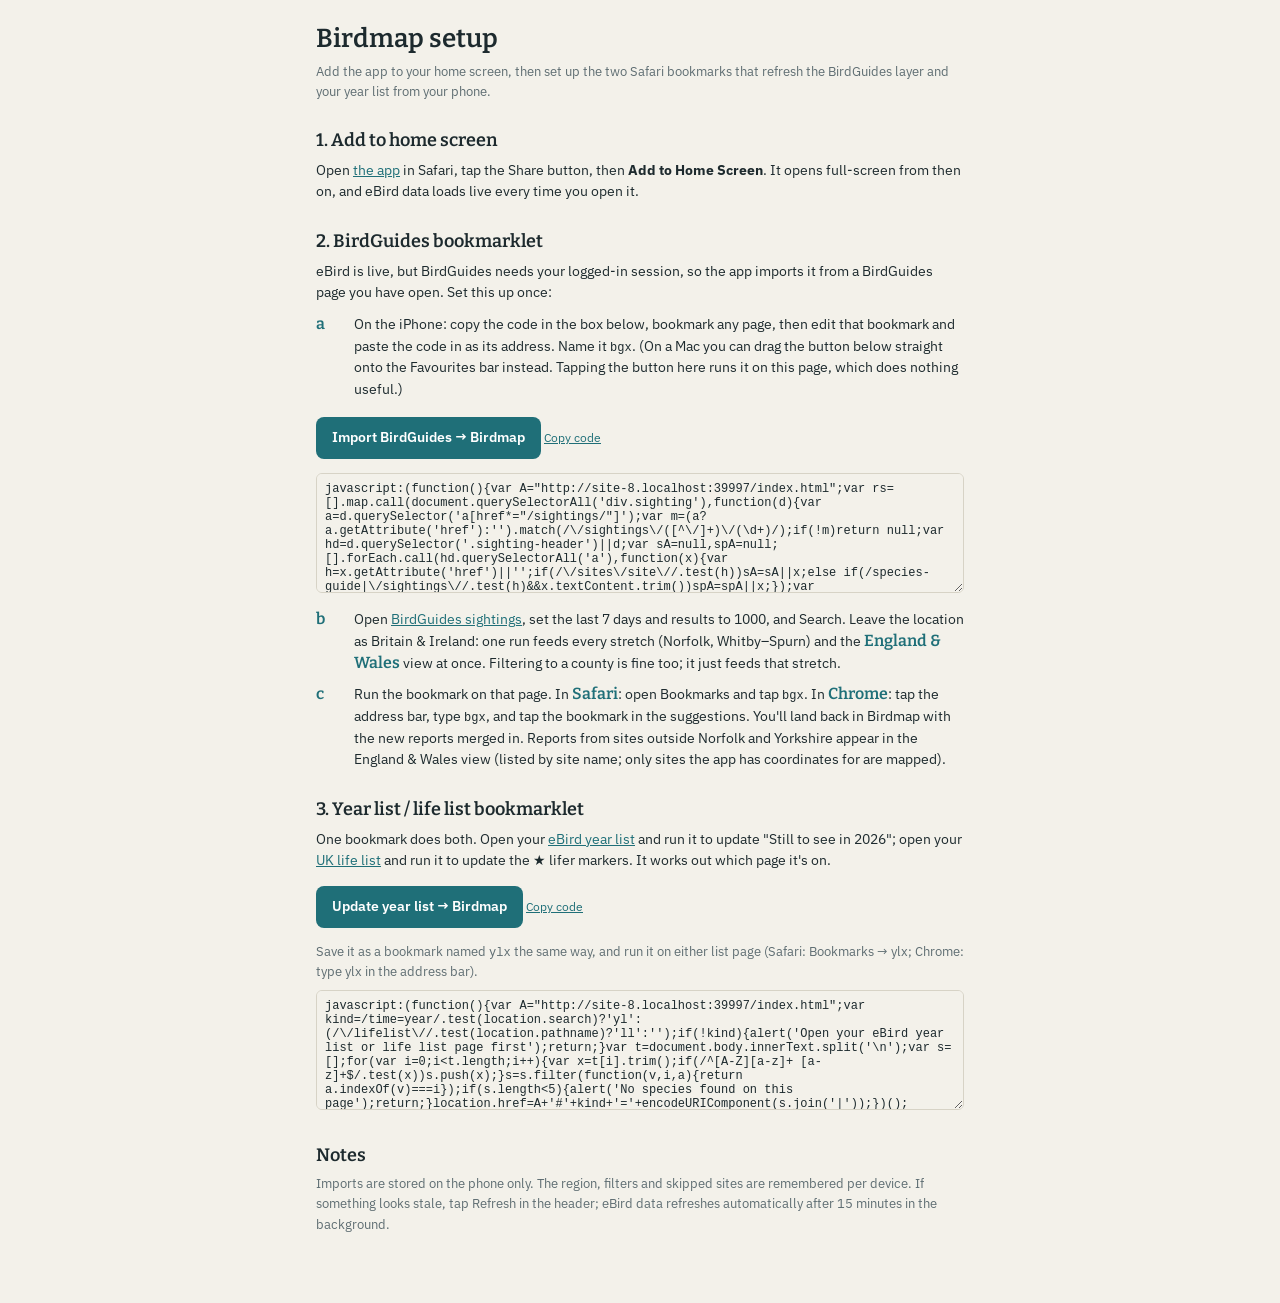
==== commit e3e985d9: "V11 Norfolk revision and Still to see" ====
--- a/help.html
+++ b/help.html
@@ -33,8 +33,8 @@
 <div class="step"><b>a</b><span>On the iPhone: copy the code in the box below, bookmark any page, then edit that bookmark and paste the code in as its address. Name it <code>bgx</code>. (On a Mac you can drag the button below straight onto the Favourites bar instead. Tapping the button here runs it on this page, which does nothing useful.)</span></div>
 <p><a class="bm" id="bmbg" href="#">Import BirdGuides → Birdmap</a> <button type="button" class="linkbtn" data-copy="bgcode">Copy code</button></p>
 <textarea id="bgcode" readonly></textarea>
-<div class="step"><b>b</b><span>In Safari, open <a href="https://www.birdguides.com/sightings/" target="_blank" rel="noopener">BirdGuides sightings</a>, filter to the county and the last 7 days, set results to 1000, and Search.</span></div>
-<div class="step"><b>c</b><span>Run the bookmark on that page. In <b>Safari</b>: open Bookmarks and tap <code>bgx</code>. In <b>Chrome</b>: tap the address bar, type <code>bgx</code>, and tap the bookmark in the suggestions. You'll land back in Birdmap with the new reports merged in; sightings at sites the app has no coordinates for are skipped and named in the message.</span></div>
+<div class="step"><b>b</b><span>Open <a href="https://www.birdguides.com/sightings/" target="_blank" rel="noopener">BirdGuides sightings</a>, set the last 7 days and results to 1000, and Search. Leave the location as Britain &amp; Ireland: one run feeds every stretch (Norfolk, Whitby–Spurn) and the <b>England &amp; Wales</b> view at once. Filtering to a county is fine too; it just feeds that stretch.</span></div>
+<div class="step"><b>c</b><span>Run the bookmark on that page. In <b>Safari</b>: open Bookmarks and tap <code>bgx</code>. In <b>Chrome</b>: tap the address bar, type <code>bgx</code>, and tap the bookmark in the suggestions. You'll land back in Birdmap with the new reports merged in. Reports from sites outside Norfolk and Yorkshire appear in the England &amp; Wales view (listed by site name; only sites the app has coordinates for are mapped).</span></div>
 
 <h2>3. Year list / life list bookmarklet</h2>
 <p>One bookmark does both. Open your <a href="https://ebird.org/lifelist/GB?time=year" target="_blank" rel="noopener">eBird year list</a> and run it to update "Still to see in 2026"; open your <a href="https://ebird.org/lifelist/GB" target="_blank" rel="noopener">UK life list</a> and run it to update the ★ lifer markers. It works out which page it's on.</p>
